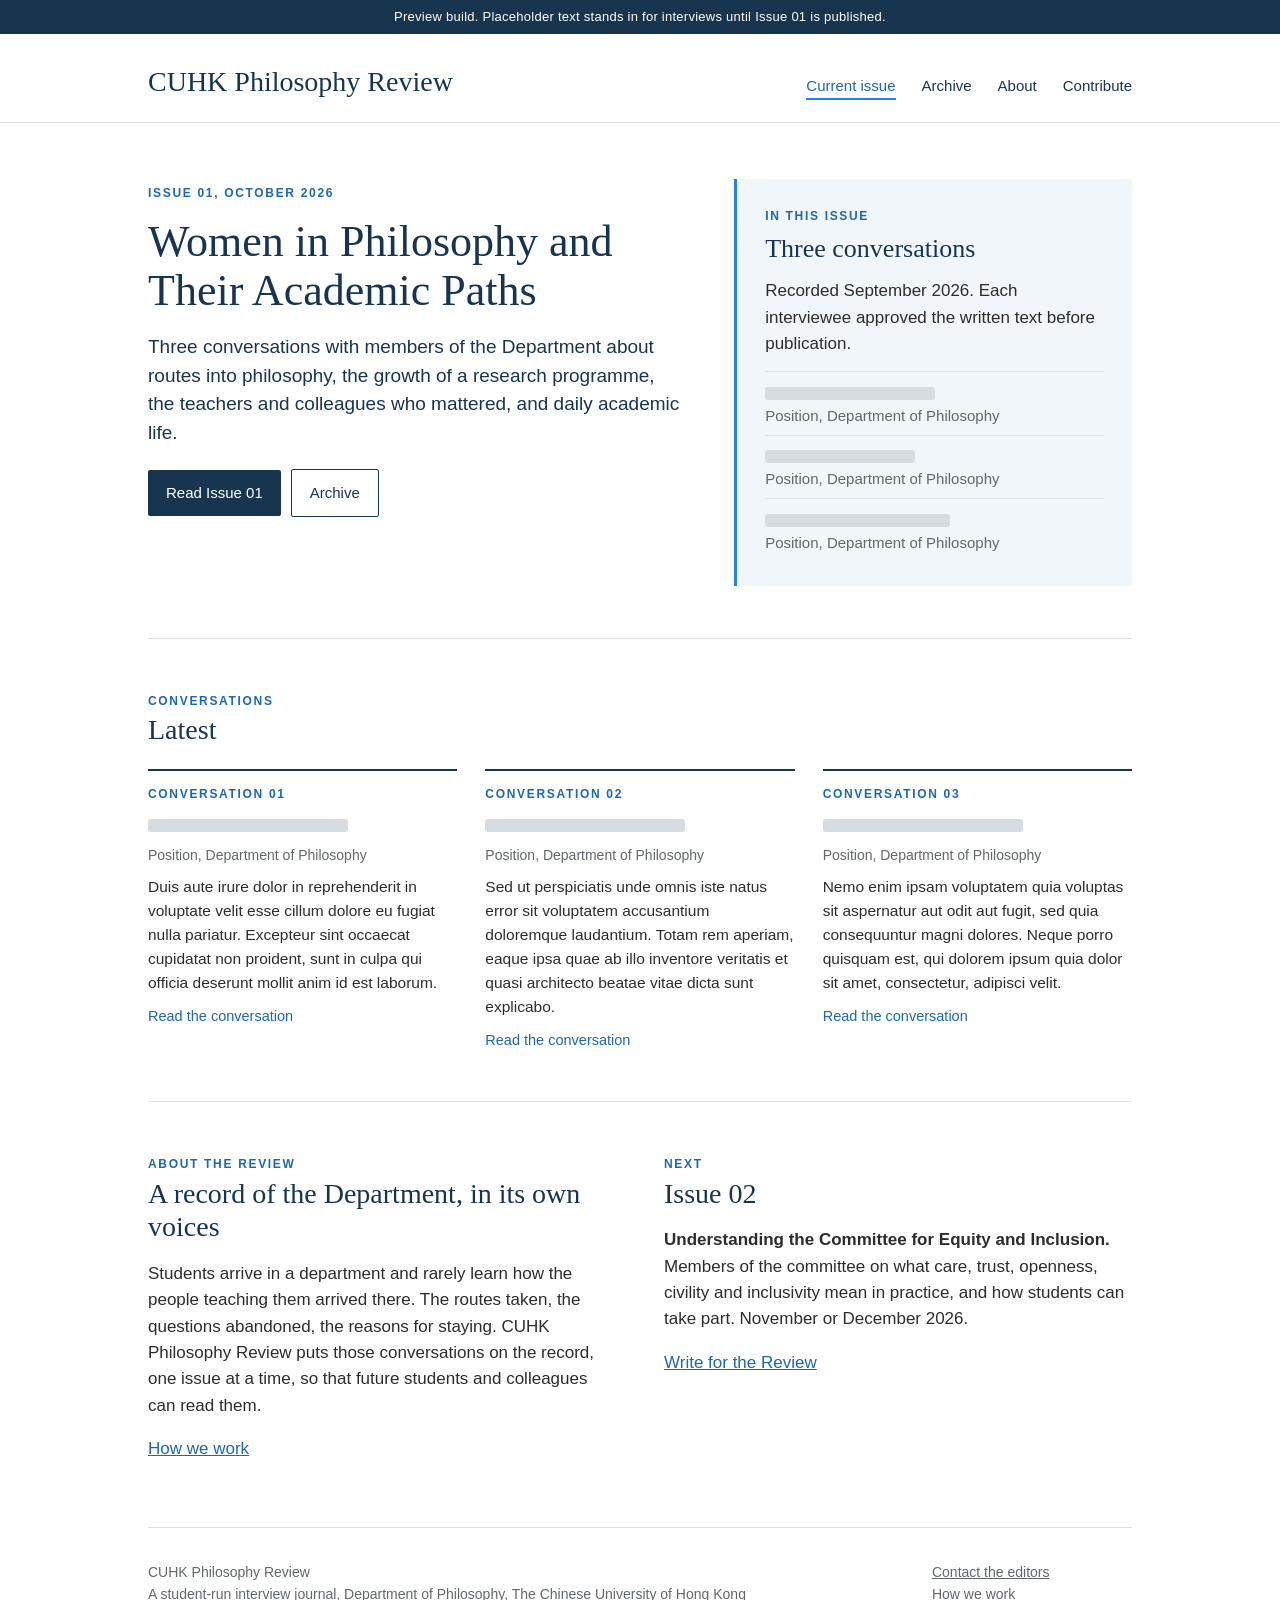
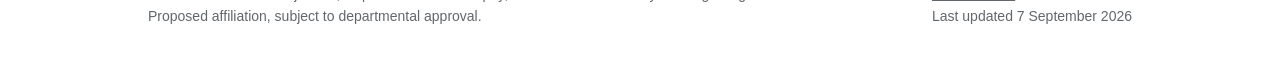
==== index.html @ df6a55dd "Add files via upload" ====
<!DOCTYPE html>
<html lang="en">
<head>
<meta charset="utf-8">
<meta name="viewport" content="width=device-width, initial-scale=1">
<title>Issue 01 | CUHK Philosophy Review</title>
<meta name="description" content="CUHK Philosophy Review, an interview journal recording the voices and paths of philosophers at CUHK.">
<!-- EDIT: remove the next line when the first issue is published, so search engines can list the site. -->
<meta name="robots" content="noindex, nofollow">
<link rel="stylesheet" href="style.css">
<link rel="icon" href="favicon.svg" type="image/svg+xml">
</head>
<body>
<!-- EDIT: delete this preview banner at launch. -->
<div class="preview">Preview build. Placeholder text stands in for interviews until Issue 01 is published.</div>
<header class="masthead"><div class="wrap"><div class="mast"><a class="brand" href="index.html">CUHK Philosophy Review</a><nav><a href="index.html" class="current">Current issue</a><a href="issues.html">Archive</a><a href="about.html">About</a><a href="contribute.html">Contribute</a></nav></div></div></header>
<main class="wrap">
<section class="hero">
<div><span class="kicker">Issue 01, October 2026</span>
<h1>Women in Philosophy and Their Academic Paths</h1>
<p class="lead">Three conversations with members of the Department about routes into philosophy, the growth of a research programme, the teachers and colleagues who mattered, and daily academic life.</p>
<a class="btn" href="conversation.html">Read Issue 01</a><a class="btn secondary" href="issues.html">Archive</a></div>
<aside class="issue-card"><span class="kicker">In this issue</span>
<h2>Three conversations</h2>
<p>Recorded September 2026. Each interviewee approved the written text before publication.</p>
<ul class="people"><li><span class="ph" style="width:170px"></span><br>Position, Department of Philosophy</li><li><span class="ph" style="width:150px"></span><br>Position, Department of Philosophy</li><li><span class="ph" style="width:185px"></span><br>Position, Department of Philosophy</li></ul></aside>
</section>
<section class="block"><span class="kicker">Conversations</span><h2>Latest</h2><div class="grid3"><div class="card"><span class="kicker">Conversation 01</span>
<h3><span class="ph" style="width:200px"></span></h3><div class="small">Position, Department of Philosophy</div>
<p>Duis aute irure dolor in reprehenderit in voluptate velit esse cillum dolore eu fugiat nulla pariatur. Excepteur sint occaecat cupidatat non proident, sunt in culpa qui officia deserunt mollit anim id est laborum.</p><a class="more" href="conversation.html">Read the conversation</a></div><div class="card"><span class="kicker">Conversation 02</span>
<h3><span class="ph" style="width:200px"></span></h3><div class="small">Position, Department of Philosophy</div>
<p>Sed ut perspiciatis unde omnis iste natus error sit voluptatem accusantium doloremque laudantium. Totam rem aperiam, eaque ipsa quae ab illo inventore veritatis et quasi architecto beatae vitae dicta sunt explicabo.</p><a class="more" href="conversation.html">Read the conversation</a></div><div class="card"><span class="kicker">Conversation 03</span>
<h3><span class="ph" style="width:200px"></span></h3><div class="small">Position, Department of Philosophy</div>
<p>Nemo enim ipsam voluptatem quia voluptas sit aspernatur aut odit aut fugit, sed quia consequuntur magni dolores. Neque porro quisquam est, qui dolorem ipsum quia dolor sit amet, consectetur, adipisci velit.</p><a class="more" href="conversation.html">Read the conversation</a></div></div></section>
<section class="block"><div class="two">
<div><span class="kicker">About the Review</span><h2>A record of the Department, in its own voices</h2>
<p>Students arrive in a department and rarely learn how the people teaching them arrived there. The routes taken, the questions abandoned, the reasons for staying. CUHK Philosophy Review puts those conversations on the record, one issue at a time, so that future students and colleagues can read them.</p>
<p><a href="about.html">How we work</a></p></div>
<div><span class="kicker">Next</span><h2>Issue 02</h2>
<p><b>Understanding the Committee for Equity and Inclusion.</b> Members of the committee on what care, trust, openness, civility and inclusivity mean in practice, and how students can take part. November or December 2026.</p>
<p><a href="contribute.html">Write for the Review</a></p></div>
</div></section>
</main>
<footer><div class="wrap"><div class="cols">
<div>CUHK Philosophy Review<br>A student-run interview journal, Department of Philosophy, The Chinese University of Hong Kong<br><span class="small">Proposed affiliation, subject to departmental approval.</span></div>
<div><a href="contribute.html">Contact the editors</a><br><a href="about.html">How we work</a><br><span class="small">Last updated 7 September 2026</span></div>
</div></div></footer>
</body>
</html>
---- style.css ----
:root{--navy:#18354F;--blue:#2783DE;--text-blue:#1E68AA;--ink:#2C2C2B;--muted:#62676C;--rule:#DDE2E7;--soft:#F1F6FB;--paper:#F9F8F7;--ph:#D6DCE2}
*{box-sizing:border-box}
html{-webkit-text-size-adjust:100%}
body{margin:0;font-family:-apple-system,BlinkMacSystemFont,"Segoe UI",Roboto,Helvetica,Arial,sans-serif;color:var(--ink);line-height:1.55;background:#fff;font-size:17px}
a{color:var(--text-blue)}
.preview{background:var(--navy);color:#fff;font-size:13px;text-align:center;padding:7px 12px;letter-spacing:.02em}
.wrap{max-width:1040px;margin:0 auto;padding:0 28px}
header.masthead{border-bottom:1px solid var(--rule)}
.mast{display:flex;align-items:baseline;justify-content:space-between;padding:26px 0 18px;flex-wrap:wrap;gap:12px}
.brand{font-family:Georgia,"Times New Roman",serif;font-size:28px;color:var(--navy);text-decoration:none}
nav a{margin-left:26px;text-decoration:none;color:var(--navy);font-size:15px}
nav a:first-child{margin-left:0}
nav a.current{color:var(--text-blue);border-bottom:2px solid var(--blue);padding-bottom:4px}
.kicker{font-size:12px;letter-spacing:.14em;text-transform:uppercase;color:var(--text-blue);font-weight:700}
h1{font-family:Georgia,"Times New Roman",serif;font-weight:normal;color:var(--navy);font-size:44px;line-height:1.12;margin:12px 0 18px}
h2{font-family:Georgia,"Times New Roman",serif;font-weight:normal;color:var(--navy);font-size:28px;line-height:1.2;margin:0 0 14px}
h3{font-size:18px;color:var(--navy);margin:0 0 6px}
.lead{font-size:19px;color:var(--navy);line-height:1.5;margin:0}
.hero{display:grid;grid-template-columns:1.15fr .85fr;gap:48px;padding:56px 0 52px;border-bottom:1px solid var(--rule);align-items:start}
.btn{display:inline-block;margin-top:22px;background:var(--navy);color:#fff;padding:11px 18px;text-decoration:none;border-radius:2px;font-size:15px}
.btn.secondary{background:#fff;color:var(--navy);border:1px solid var(--navy);margin-left:10px}
.issue-card{background:var(--soft);border-left:3px solid var(--blue);padding:28px 28px 24px}
.issue-card .kicker{margin-bottom:8px;display:block}
.issue-card h2{font-size:26px}
.issue-card p{margin:0 0 10px;color:var(--ink)}
.people{list-style:none;padding:0;margin:14px 0 0}
.people li{padding:8px 0;border-top:1px solid var(--rule);font-size:15px;color:var(--muted)}
.ph{display:inline-block;height:13px;background:var(--ph);border-radius:3px;vertical-align:middle}
section.block{padding:48px 0;border-bottom:1px solid var(--rule)}
.grid3{display:grid;grid-template-columns:repeat(3,1fr);gap:28px;margin-top:22px}
.card{border-top:2px solid var(--navy);padding-top:14px}
.card .kicker{display:block;margin-bottom:8px}
.card p{margin:8px 0 0;font-size:15.5px;color:var(--ink)}
.card a.more{font-size:14.5px;text-decoration:none;display:inline-block;margin-top:10px}
.two{display:grid;grid-template-columns:1fr 1fr;gap:48px}
.muted{color:var(--muted)}
.small{font-size:14px;color:var(--muted)}
footer{padding:34px 0 44px;font-size:14px;color:var(--muted)}
footer .cols{display:flex;justify-content:space-between;gap:24px;flex-wrap:wrap}
footer a{color:var(--muted)}
article{max-width:720px;margin:0 auto;padding:52px 0 40px}
article .standfirst{font-family:Georgia,"Times New Roman",serif;font-style:italic;font-size:21px;line-height:1.45;color:var(--navy);margin:14px 0 22px}
article .meta{font-size:14.5px;color:var(--muted);padding:12px 0;border-top:1px solid var(--rule);border-bottom:1px solid var(--rule);margin-bottom:28px}
.qa p{margin:0 0 16px}
.qa .q{font-weight:700;color:var(--navy)}
.pull{border-left:3px solid var(--blue);padding:6px 0 6px 22px;margin:30px 0;font-family:Georgia,"Times New Roman",serif;font-size:24px;line-height:1.35;color:var(--navy)}
.timeline{list-style:none;padding:0;margin:0;border-top:1px solid var(--rule)}
.timeline li{display:grid;grid-template-columns:96px 1fr;gap:16px;padding:10px 0;border-bottom:1px solid var(--rule);font-size:15.5px}
.archive{list-style:none;padding:0;margin:20px 0 0}
.archive li{display:grid;grid-template-columns:150px 1fr 190px;gap:20px;padding:18px 0;border-top:1px solid var(--rule);align-items:baseline}
.archive li:last-child{border-bottom:1px solid var(--rule)}
.archive .title{font-family:Georgia,"Times New Roman",serif;font-size:22px;color:var(--navy)}
.status{font-size:13px;letter-spacing:.08em;text-transform:uppercase;color:var(--text-blue);font-weight:700}
@media (max-width:820px){.hero,.two{grid-template-columns:1fr}.grid3{grid-template-columns:1fr}h1{font-size:34px}.archive li{grid-template-columns:1fr}.mast{display:block}nav{margin-top:12px}nav a{margin-left:0;margin-right:22px}}
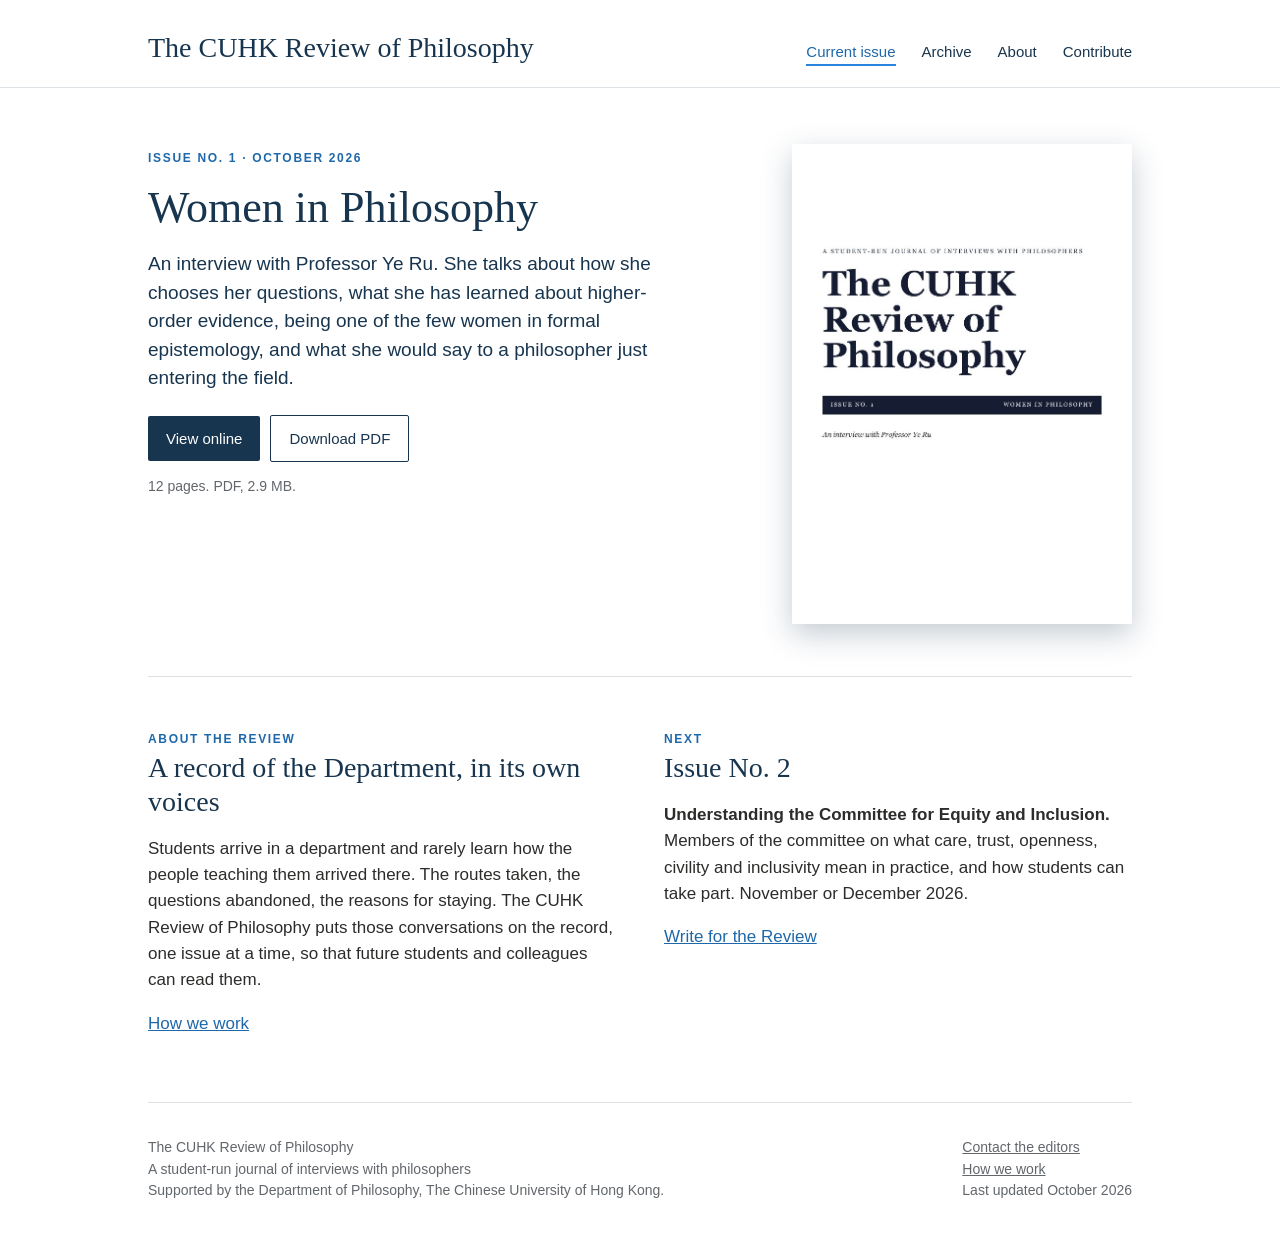
==== commit ab97e279: "Publish Issue No. 1 with online viewer and PDF download" ====
--- a/index.html
+++ b/index.html
@@ -3,47 +3,38 @@
 <head>
 <meta charset="utf-8">
 <meta name="viewport" content="width=device-width, initial-scale=1">
-<title>Issue 01 | CUHK Philosophy Review</title>
-<meta name="description" content="CUHK Philosophy Review, an interview journal recording the voices and paths of philosophers at CUHK.">
-<!-- EDIT: remove the next line when the first issue is published, so search engines can list the site. -->
-<meta name="robots" content="noindex, nofollow">
+<title>Issue No. 1 | The CUHK Review of Philosophy</title>
+<meta name="description" content="The CUHK Review of Philosophy, a student-run journal of interviews with philosophers at The Chinese University of Hong Kong.">
+<meta property="og:title" content="The CUHK Review of Philosophy, Issue No. 1">
+<meta property="og:description" content="Women in Philosophy. An interview with Professor Ye Ru. Read online or download the PDF.">
+<meta property="og:image" content="https://cuhkphilreview.com/images/issue-1-cover.jpg">
+<meta property="og:url" content="https://cuhkphilreview.com/">
 <link rel="stylesheet" href="style.css">
 <link rel="icon" href="favicon.svg" type="image/svg+xml">
 </head>
 <body>
-<!-- EDIT: delete this preview banner at launch. -->
-<div class="preview">Preview build. Placeholder text stands in for interviews until Issue 01 is published.</div>
-<header class="masthead"><div class="wrap"><div class="mast"><a class="brand" href="index.html">CUHK Philosophy Review</a><nav><a href="index.html" class="current">Current issue</a><a href="issues.html">Archive</a><a href="about.html">About</a><a href="contribute.html">Contribute</a></nav></div></div></header>
+<header class="masthead"><div class="wrap"><div class="mast"><a class="brand" href="index.html">The CUHK Review of Philosophy</a><nav><a href="index.html" class="current">Current issue</a><a href="issues.html">Archive</a><a href="about.html">About</a><a href="contribute.html">Contribute</a></nav></div></div></header>
 <main class="wrap">
 <section class="hero">
-<div><span class="kicker">Issue 01, October 2026</span>
-<h1>Women in Philosophy and Their Academic Paths</h1>
-<p class="lead">Three conversations with members of the Department about routes into philosophy, the growth of a research programme, the teachers and colleagues who mattered, and daily academic life.</p>
-<a class="btn" href="conversation.html">Read Issue 01</a><a class="btn secondary" href="issues.html">Archive</a></div>
-<aside class="issue-card"><span class="kicker">In this issue</span>
-<h2>Three conversations</h2>
-<p>Recorded September 2026. Each interviewee approved the written text before publication.</p>
-<ul class="people"><li><span class="ph" style="width:170px"></span><br>Position, Department of Philosophy</li><li><span class="ph" style="width:150px"></span><br>Position, Department of Philosophy</li><li><span class="ph" style="width:185px"></span><br>Position, Department of Philosophy</li></ul></aside>
+<div><span class="kicker">Issue No. 1 · October 2026</span>
+<h1>Women in Philosophy</h1>
+<p class="lead">An interview with Professor Ye Ru. She talks about how she chooses her questions, what she has learned about higher-order evidence, being one of the few women in formal epistemology, and what she would say to a philosopher just entering the field.</p>
+<a class="btn" href="issue-1.html">View online</a><a class="btn secondary" href="pdf/The-CUHK-Review-of-Philosophy-Issue-1.pdf" download>Download PDF</a>
+<p class="small" style="margin-top:14px">12 pages. PDF, 2.9 MB.</p></div>
+<aside class="cover"><a href="issue-1.html"><img src="images/issue-1-cover.jpg" width="691" height="975" alt="Cover of Issue No. 1, Women in Philosophy"></a></aside>
 </section>
-<section class="block"><span class="kicker">Conversations</span><h2>Latest</h2><div class="grid3"><div class="card"><span class="kicker">Conversation 01</span>
-<h3><span class="ph" style="width:200px"></span></h3><div class="small">Position, Department of Philosophy</div>
-<p>Duis aute irure dolor in reprehenderit in voluptate velit esse cillum dolore eu fugiat nulla pariatur. Excepteur sint occaecat cupidatat non proident, sunt in culpa qui officia deserunt mollit anim id est laborum.</p><a class="more" href="conversation.html">Read the conversation</a></div><div class="card"><span class="kicker">Conversation 02</span>
-<h3><span class="ph" style="width:200px"></span></h3><div class="small">Position, Department of Philosophy</div>
-<p>Sed ut perspiciatis unde omnis iste natus error sit voluptatem accusantium doloremque laudantium. Totam rem aperiam, eaque ipsa quae ab illo inventore veritatis et quasi architecto beatae vitae dicta sunt explicabo.</p><a class="more" href="conversation.html">Read the conversation</a></div><div class="card"><span class="kicker">Conversation 03</span>
-<h3><span class="ph" style="width:200px"></span></h3><div class="small">Position, Department of Philosophy</div>
-<p>Nemo enim ipsam voluptatem quia voluptas sit aspernatur aut odit aut fugit, sed quia consequuntur magni dolores. Neque porro quisquam est, qui dolorem ipsum quia dolor sit amet, consectetur, adipisci velit.</p><a class="more" href="conversation.html">Read the conversation</a></div></div></section>
 <section class="block"><div class="two">
 <div><span class="kicker">About the Review</span><h2>A record of the Department, in its own voices</h2>
-<p>Students arrive in a department and rarely learn how the people teaching them arrived there. The routes taken, the questions abandoned, the reasons for staying. CUHK Philosophy Review puts those conversations on the record, one issue at a time, so that future students and colleagues can read them.</p>
+<p>Students arrive in a department and rarely learn how the people teaching them arrived there. The routes taken, the questions abandoned, the reasons for staying. The CUHK Review of Philosophy puts those conversations on the record, one issue at a time, so that future students and colleagues can read them.</p>
 <p><a href="about.html">How we work</a></p></div>
-<div><span class="kicker">Next</span><h2>Issue 02</h2>
+<div><span class="kicker">Next</span><h2>Issue No. 2</h2>
 <p><b>Understanding the Committee for Equity and Inclusion.</b> Members of the committee on what care, trust, openness, civility and inclusivity mean in practice, and how students can take part. November or December 2026.</p>
 <p><a href="contribute.html">Write for the Review</a></p></div>
 </div></section>
 </main>
 <footer><div class="wrap"><div class="cols">
-<div>CUHK Philosophy Review<br>A student-run interview journal, Department of Philosophy, The Chinese University of Hong Kong<br><span class="small">Proposed affiliation, subject to departmental approval.</span></div>
-<div><a href="contribute.html">Contact the editors</a><br><a href="about.html">How we work</a><br><span class="small">Last updated 7 September 2026</span></div>
+<div>The CUHK Review of Philosophy<br>A student-run journal of interviews with philosophers<br><span class="small">Supported by the Department of Philosophy, The Chinese University of Hong Kong.</span></div>
+<div><a href="contribute.html">Contact the editors</a><br><a href="about.html">How we work</a><br><span class="small">Last updated October 2026</span></div>
 </div></div></footer>
 </body>
 </html>
--- a/style.css
+++ b/style.css
@@ -8,7 +8,7 @@
 header.masthead{border-bottom:1px solid var(--rule)}
 .mast{display:flex;align-items:baseline;justify-content:space-between;padding:26px 0 18px;flex-wrap:wrap;gap:12px}
 .brand{font-family:Georgia,"Times New Roman",serif;font-size:28px;color:var(--navy);text-decoration:none}
-nav a{margin-left:26px;text-decoration:none;color:var(--navy);font-size:15px}
+nav a{white-space:nowrap;margin-left:26px;text-decoration:none;color:var(--navy);font-size:15px}
 nav a:first-child{margin-left:0}
 nav a.current{color:var(--text-blue);border-bottom:2px solid var(--blue);padding-bottom:4px}
 .kicker{font-size:12px;letter-spacing:.14em;text-transform:uppercase;color:var(--text-blue);font-weight:700}
@@ -52,3 +52,5 @@
 .archive .title{font-family:Georgia,"Times New Roman",serif;font-size:22px;color:var(--navy)}
 .status{font-size:13px;letter-spacing:.08em;text-transform:uppercase;color:var(--text-blue);font-weight:700}
 @media (max-width:820px){.hero,.two{grid-template-columns:1fr}.grid3{grid-template-columns:1fr}h1{font-size:34px}.archive li{grid-template-columns:1fr}.mast{display:block}nav{margin-top:12px}nav a{margin-left:0;margin-right:22px}}
+.cover img{display:block;width:100%;max-width:340px;height:auto;margin-left:auto;box-shadow:0 10px 28px rgba(24,53,79,.25)}
+@media (max-width:820px){.cover img{margin:0 auto;max-width:260px}}
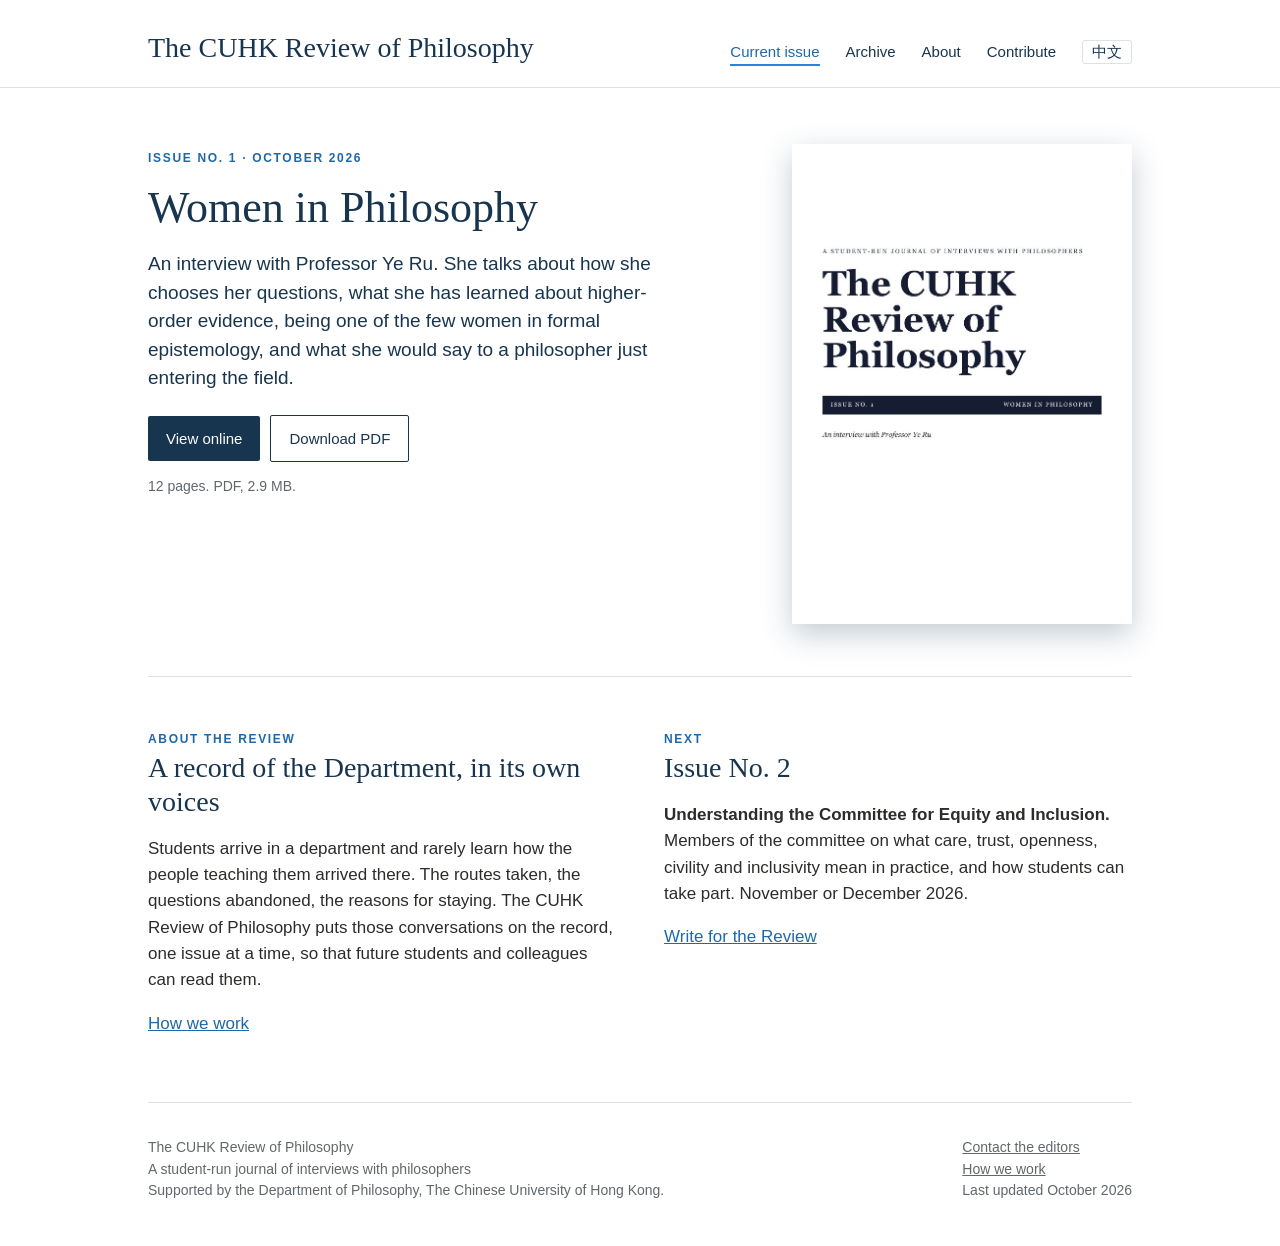
==== commit c37728f8: "Add Chinese edition and language switch, use e-print page-turn viewer, list only published issues" ====
--- a/index.html
+++ b/index.html
@@ -9,11 +9,13 @@
 <meta property="og:description" content="Women in Philosophy. An interview with Professor Ye Ru. Read online or download the PDF.">
 <meta property="og:image" content="https://cuhkphilreview.com/images/issue-1-cover.jpg">
 <meta property="og:url" content="https://cuhkphilreview.com/">
+<link rel="alternate" hreflang="en" href="https://cuhkphilreview.com/">
+<link rel="alternate" hreflang="zh-Hant" href="https://cuhkphilreview.com/zh/">
 <link rel="stylesheet" href="style.css">
 <link rel="icon" href="favicon.svg" type="image/svg+xml">
 </head>
 <body>
-<header class="masthead"><div class="wrap"><div class="mast"><a class="brand" href="index.html">The CUHK Review of Philosophy</a><nav><a href="index.html" class="current">Current issue</a><a href="issues.html">Archive</a><a href="about.html">About</a><a href="contribute.html">Contribute</a></nav></div></div></header>
+<header class="masthead"><div class="wrap"><div class="mast"><a class="brand" href="index.html">The CUHK Review of Philosophy</a><nav><a href="index.html" class="current">Current issue</a><a href="issues.html">Archive</a><a href="about.html">About</a><a href="contribute.html">Contribute</a><a class="lang" href="zh/index.html" lang="zh-Hant" hreflang="zh-Hant">中文</a></nav></div></div></header>
 <main class="wrap">
 <section class="hero">
 <div><span class="kicker">Issue No. 1 · October 2026</span>
--- a/style.css
+++ b/style.css
@@ -54,3 +54,8 @@
 @media (max-width:820px){.hero,.two{grid-template-columns:1fr}.grid3{grid-template-columns:1fr}h1{font-size:34px}.archive li{grid-template-columns:1fr}.mast{display:block}nav{margin-top:12px}nav a{margin-left:0;margin-right:22px}}
 .cover img{display:block;width:100%;max-width:340px;height:auto;margin-left:auto;box-shadow:0 10px 28px rgba(24,53,79,.25)}
 @media (max-width:820px){.cover img{margin:0 auto;max-width:260px}}
+nav a.lang{border:1px solid var(--rule);padding:2px 9px 3px;border-radius:3px}
+html[lang^="zh"] body{font-family:-apple-system,BlinkMacSystemFont,"PingFang TC","Noto Sans TC","Noto Sans CJK TC","Microsoft JhengHei","Segoe UI",Roboto,Helvetica,Arial,sans-serif}
+html[lang^="zh"] .brand,html[lang^="zh"] h1,html[lang^="zh"] h2,html[lang^="zh"] .archive .title,html[lang^="zh"] article .standfirst{font-family:Georgia,"Songti TC","Noto Serif TC","Noto Serif CJK TC","Source Han Serif TC",PMingLiU,serif}
+html[lang^="zh"] article .standfirst{font-style:normal}
+html[lang^="zh"] .kicker,html[lang^="zh"] .status{letter-spacing:.06em}
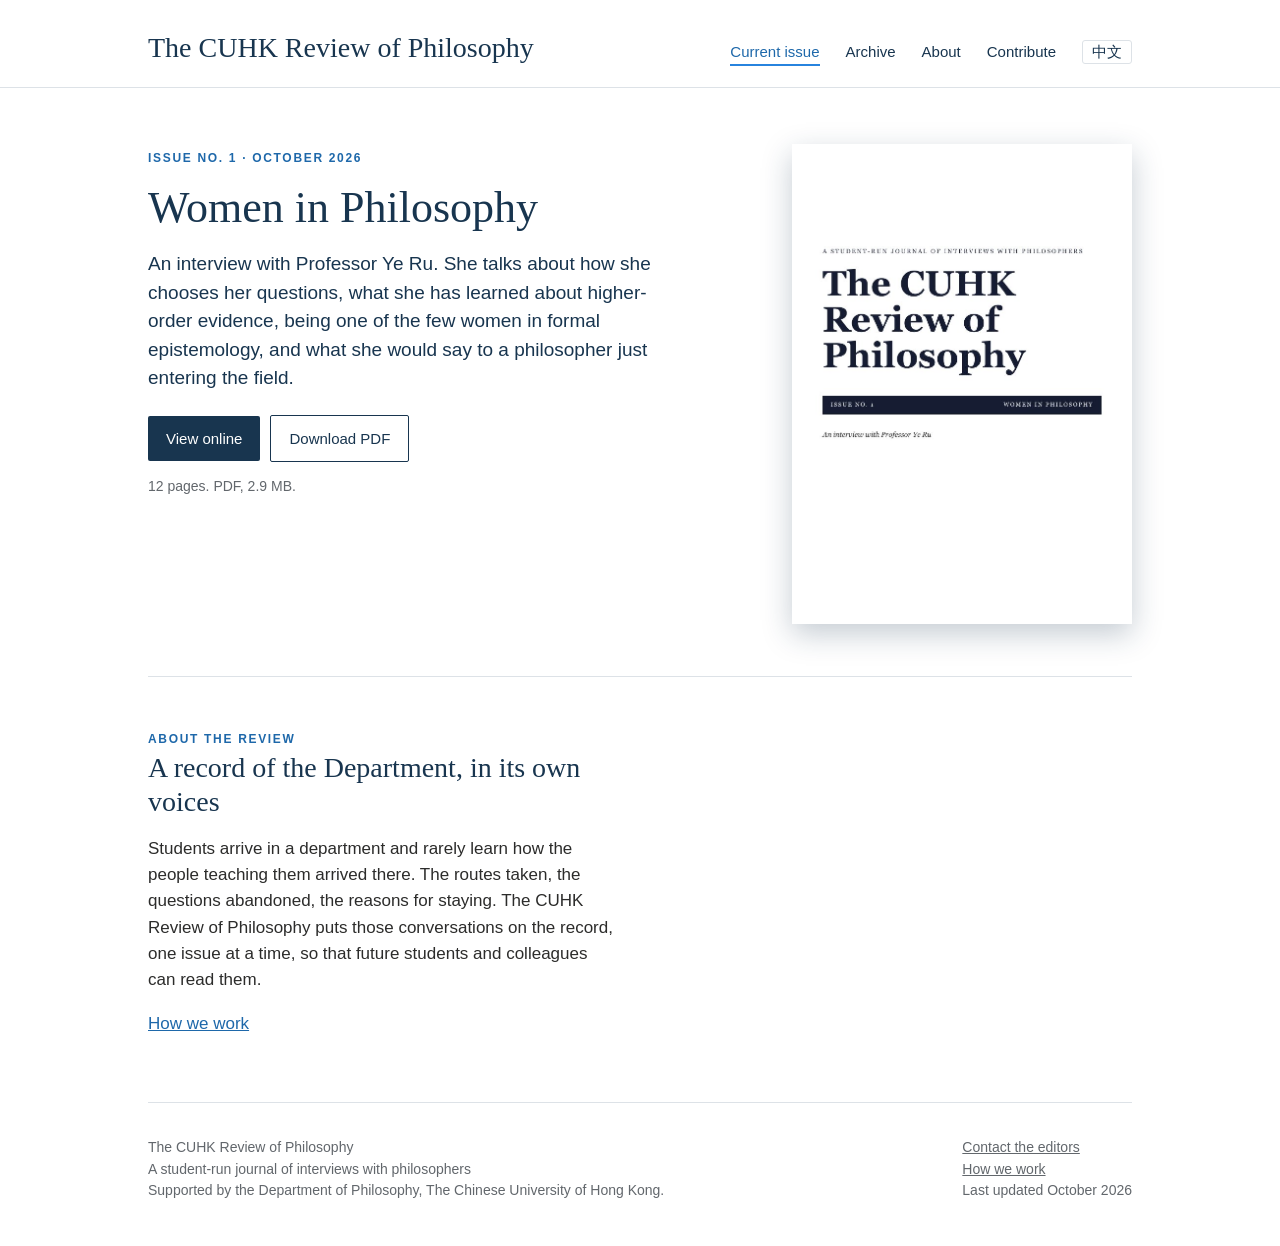
==== commit 3d67d55c: "Remove Issue No. 2 notice from home pages; Chinese edition page numbers now match the English editio" ====
--- a/index.html
+++ b/index.html
@@ -29,9 +29,6 @@
 <div><span class="kicker">About the Review</span><h2>A record of the Department, in its own voices</h2>
 <p>Students arrive in a department and rarely learn how the people teaching them arrived there. The routes taken, the questions abandoned, the reasons for staying. The CUHK Review of Philosophy puts those conversations on the record, one issue at a time, so that future students and colleagues can read them.</p>
 <p><a href="about.html">How we work</a></p></div>
-<div><span class="kicker">Next</span><h2>Issue No. 2</h2>
-<p><b>Understanding the Committee for Equity and Inclusion.</b> Members of the committee on what care, trust, openness, civility and inclusivity mean in practice, and how students can take part. November or December 2026.</p>
-<p><a href="contribute.html">Write for the Review</a></p></div>
 </div></section>
 </main>
 <footer><div class="wrap"><div class="cols">
